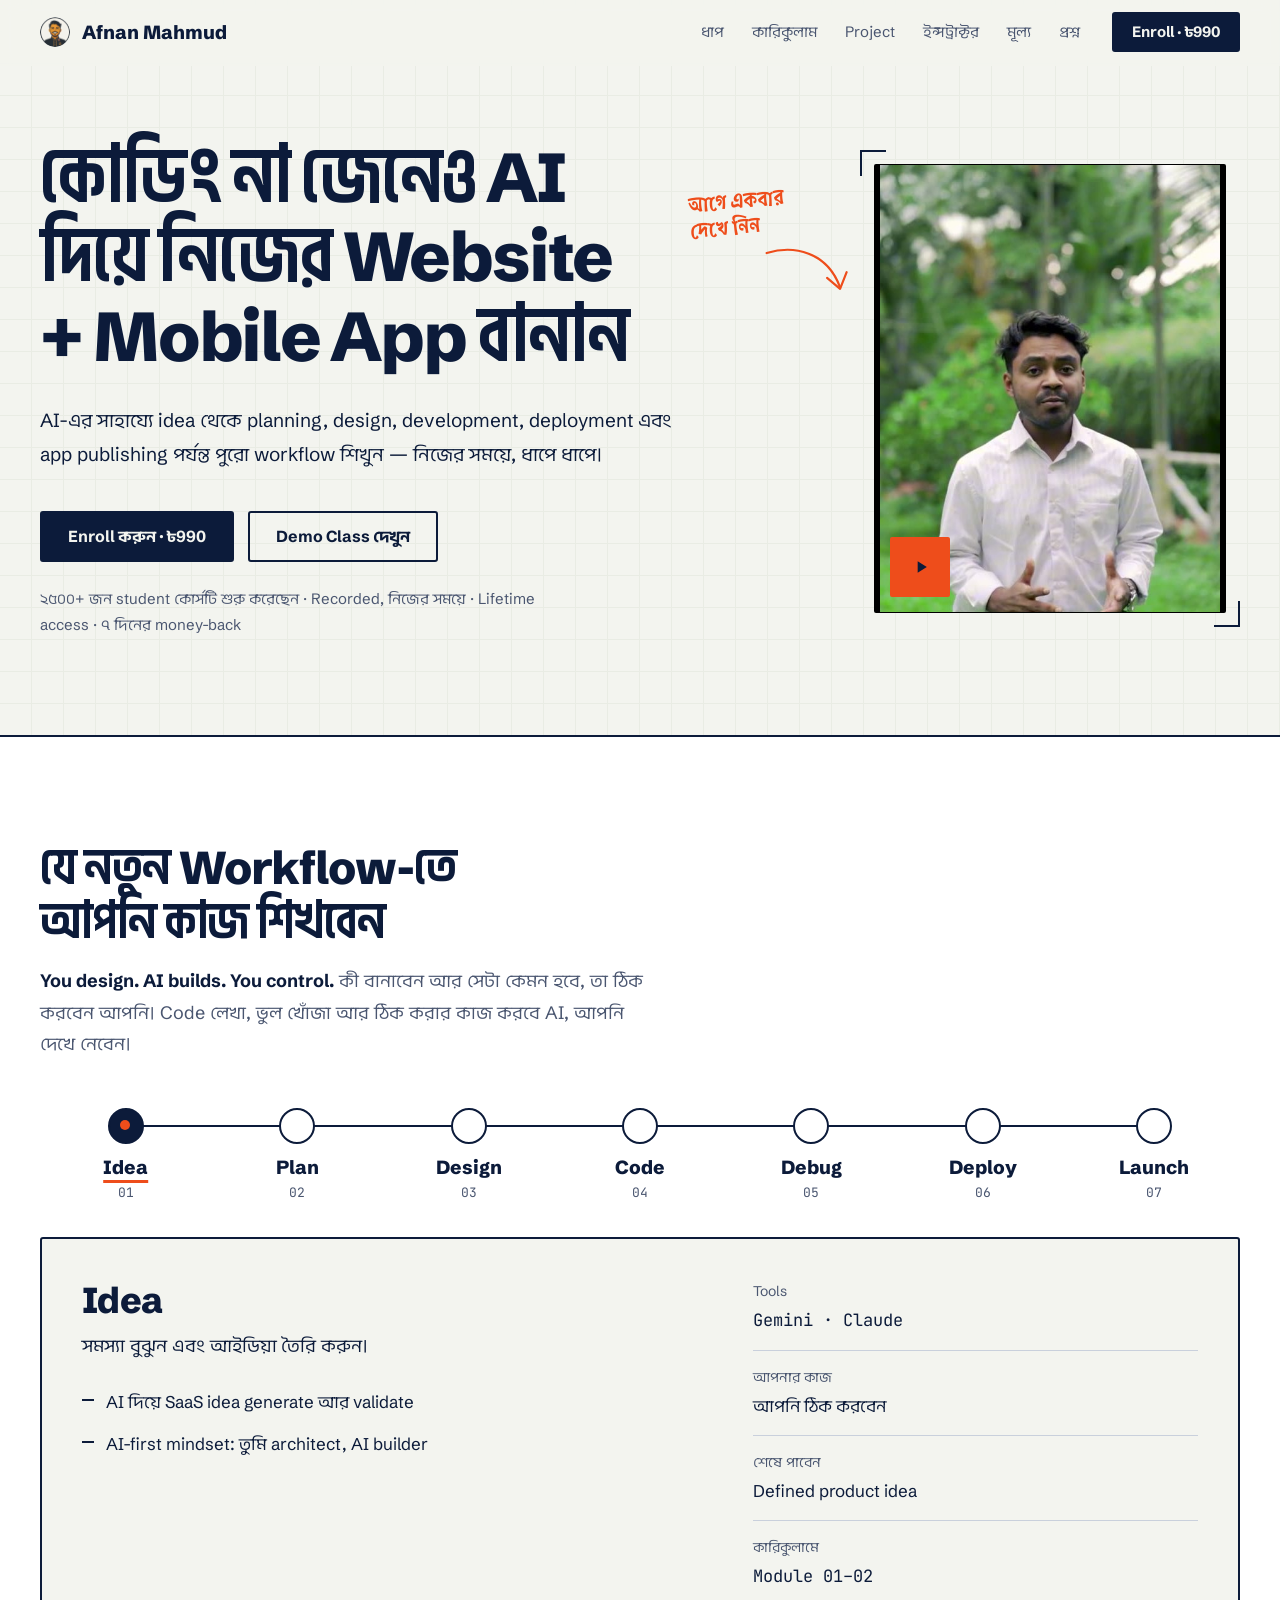
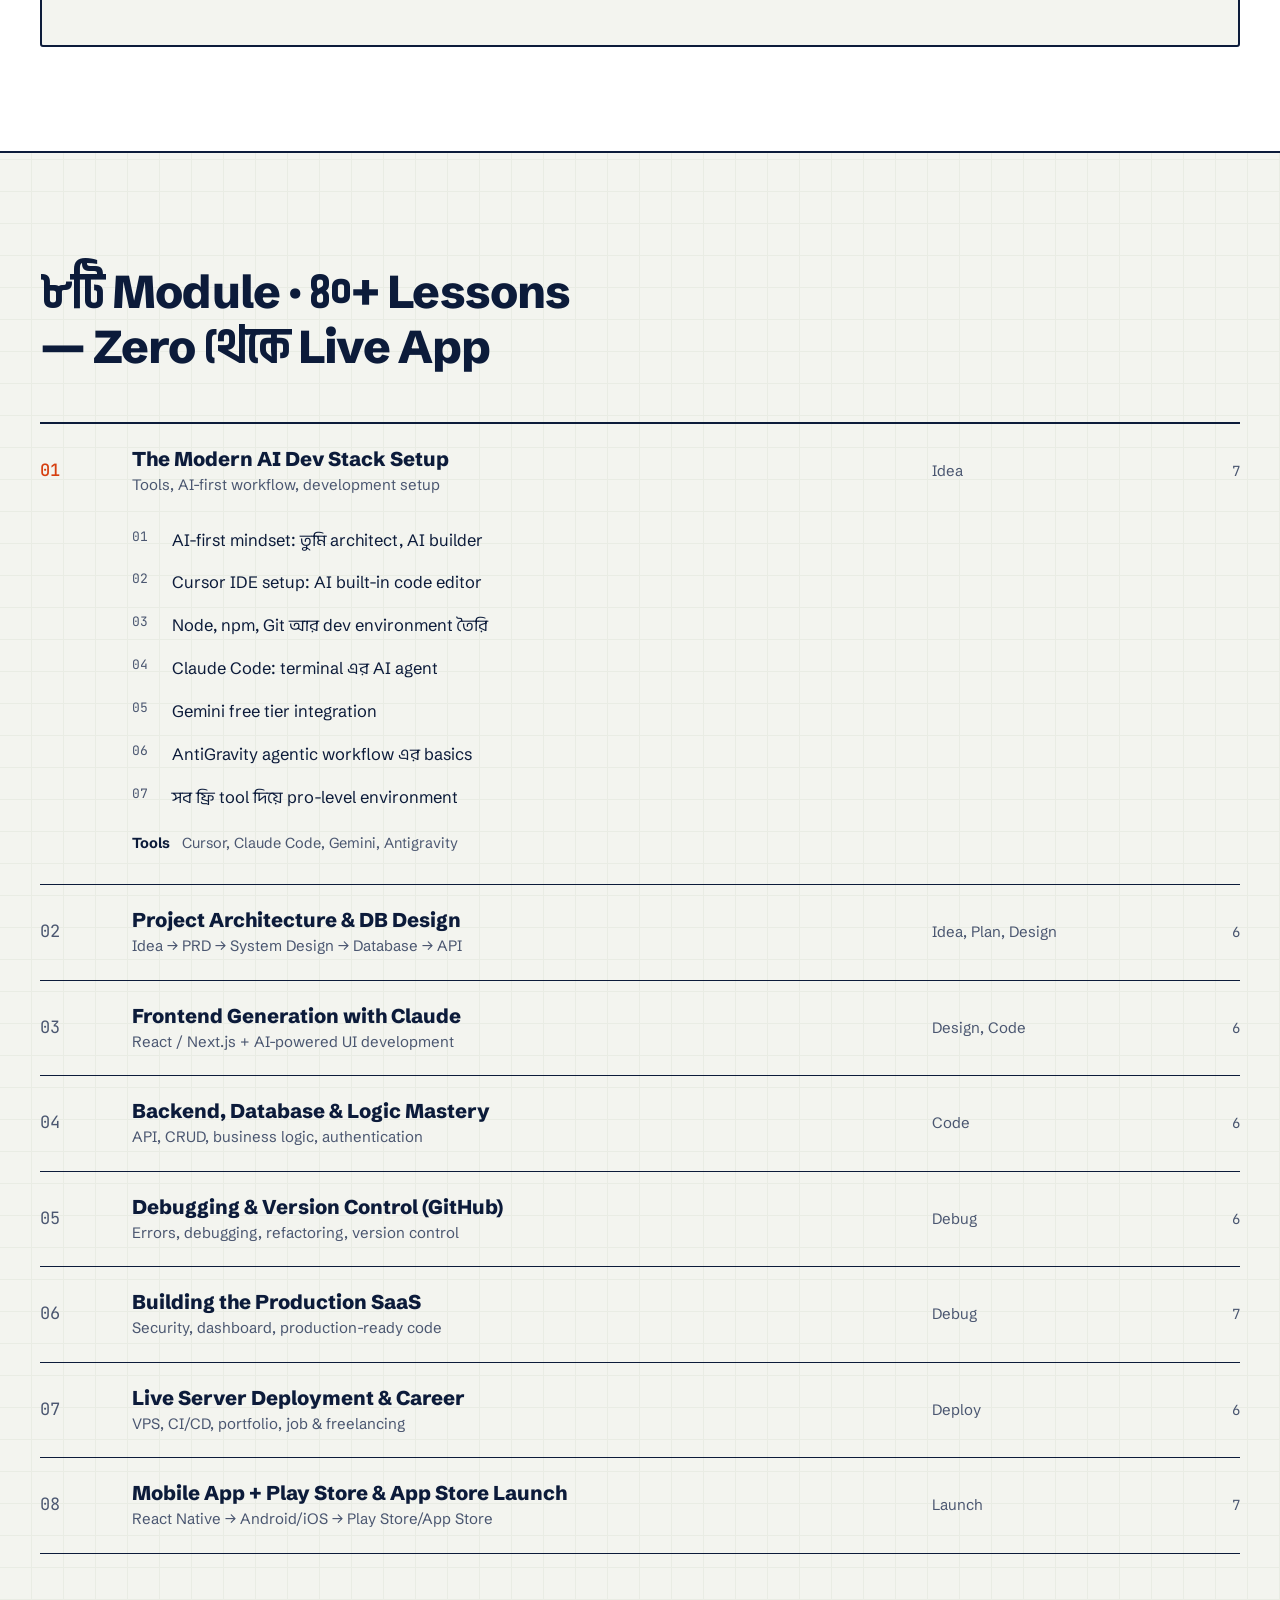
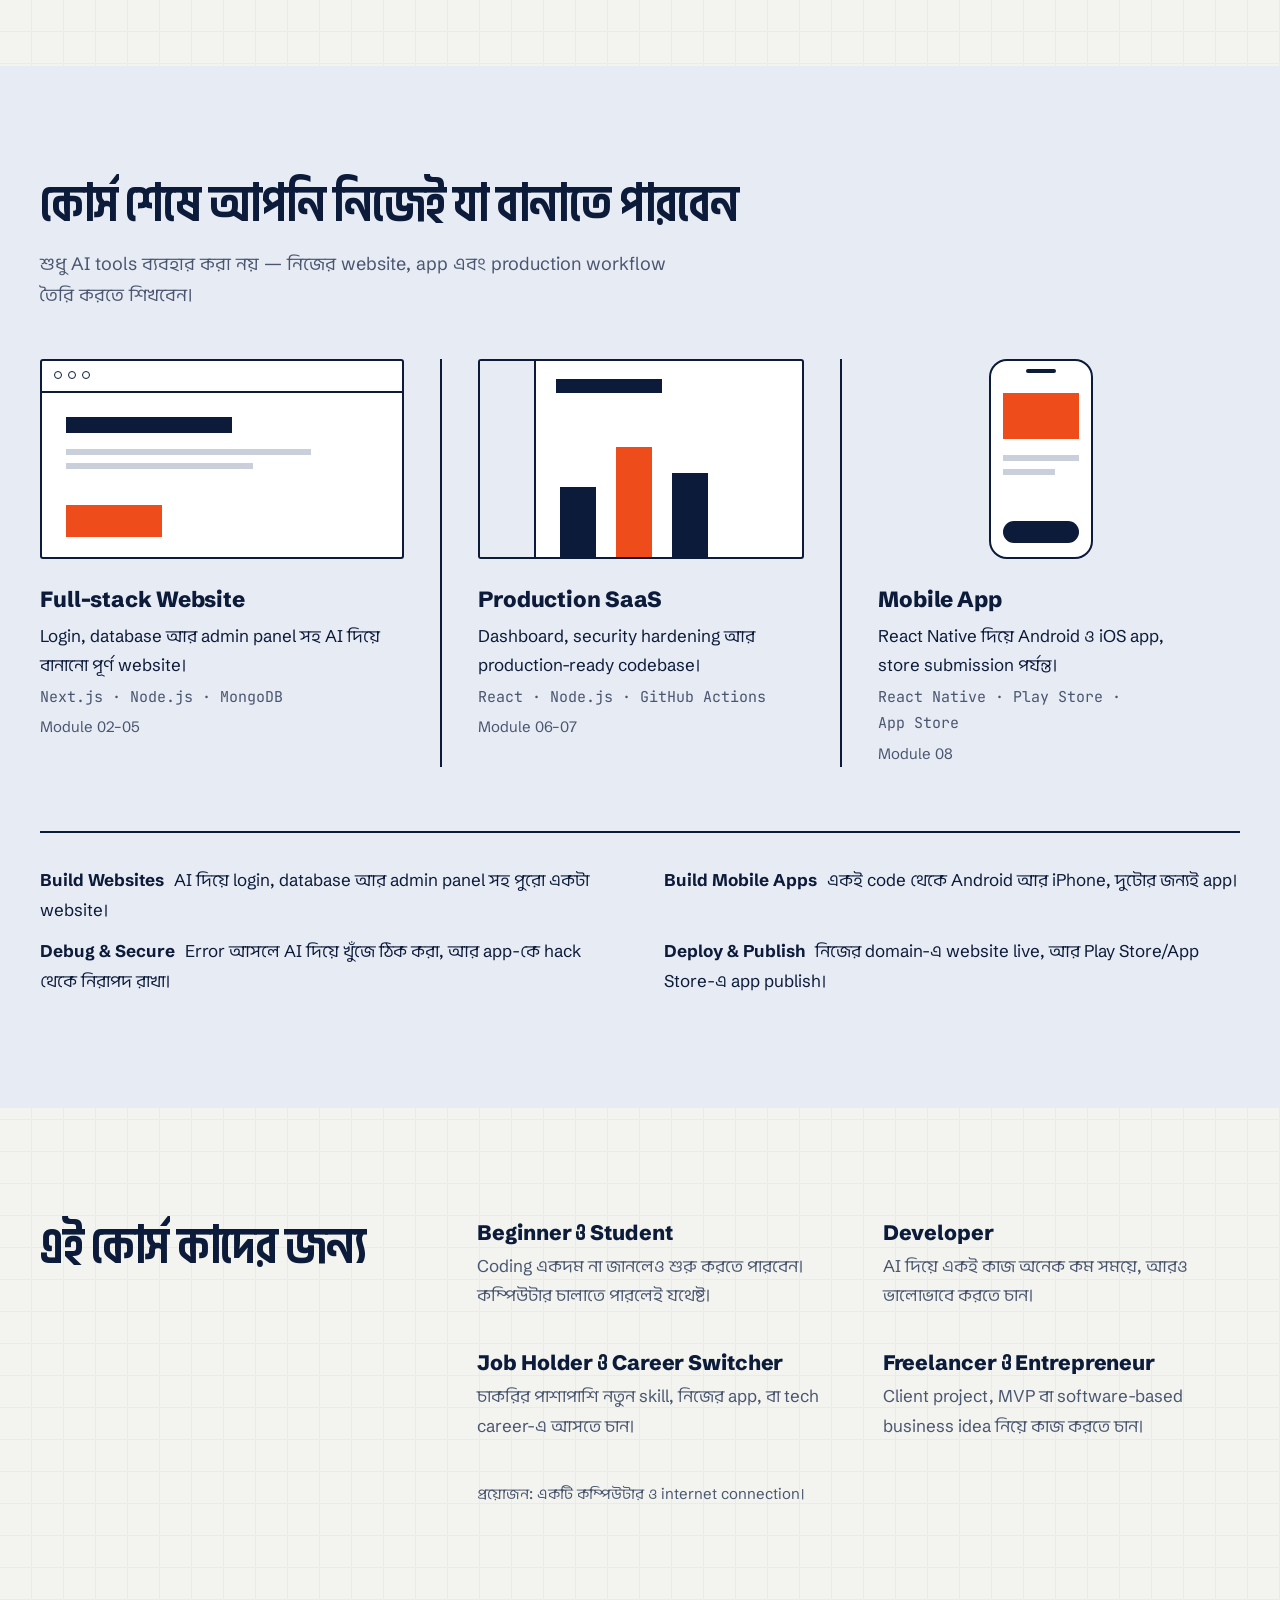
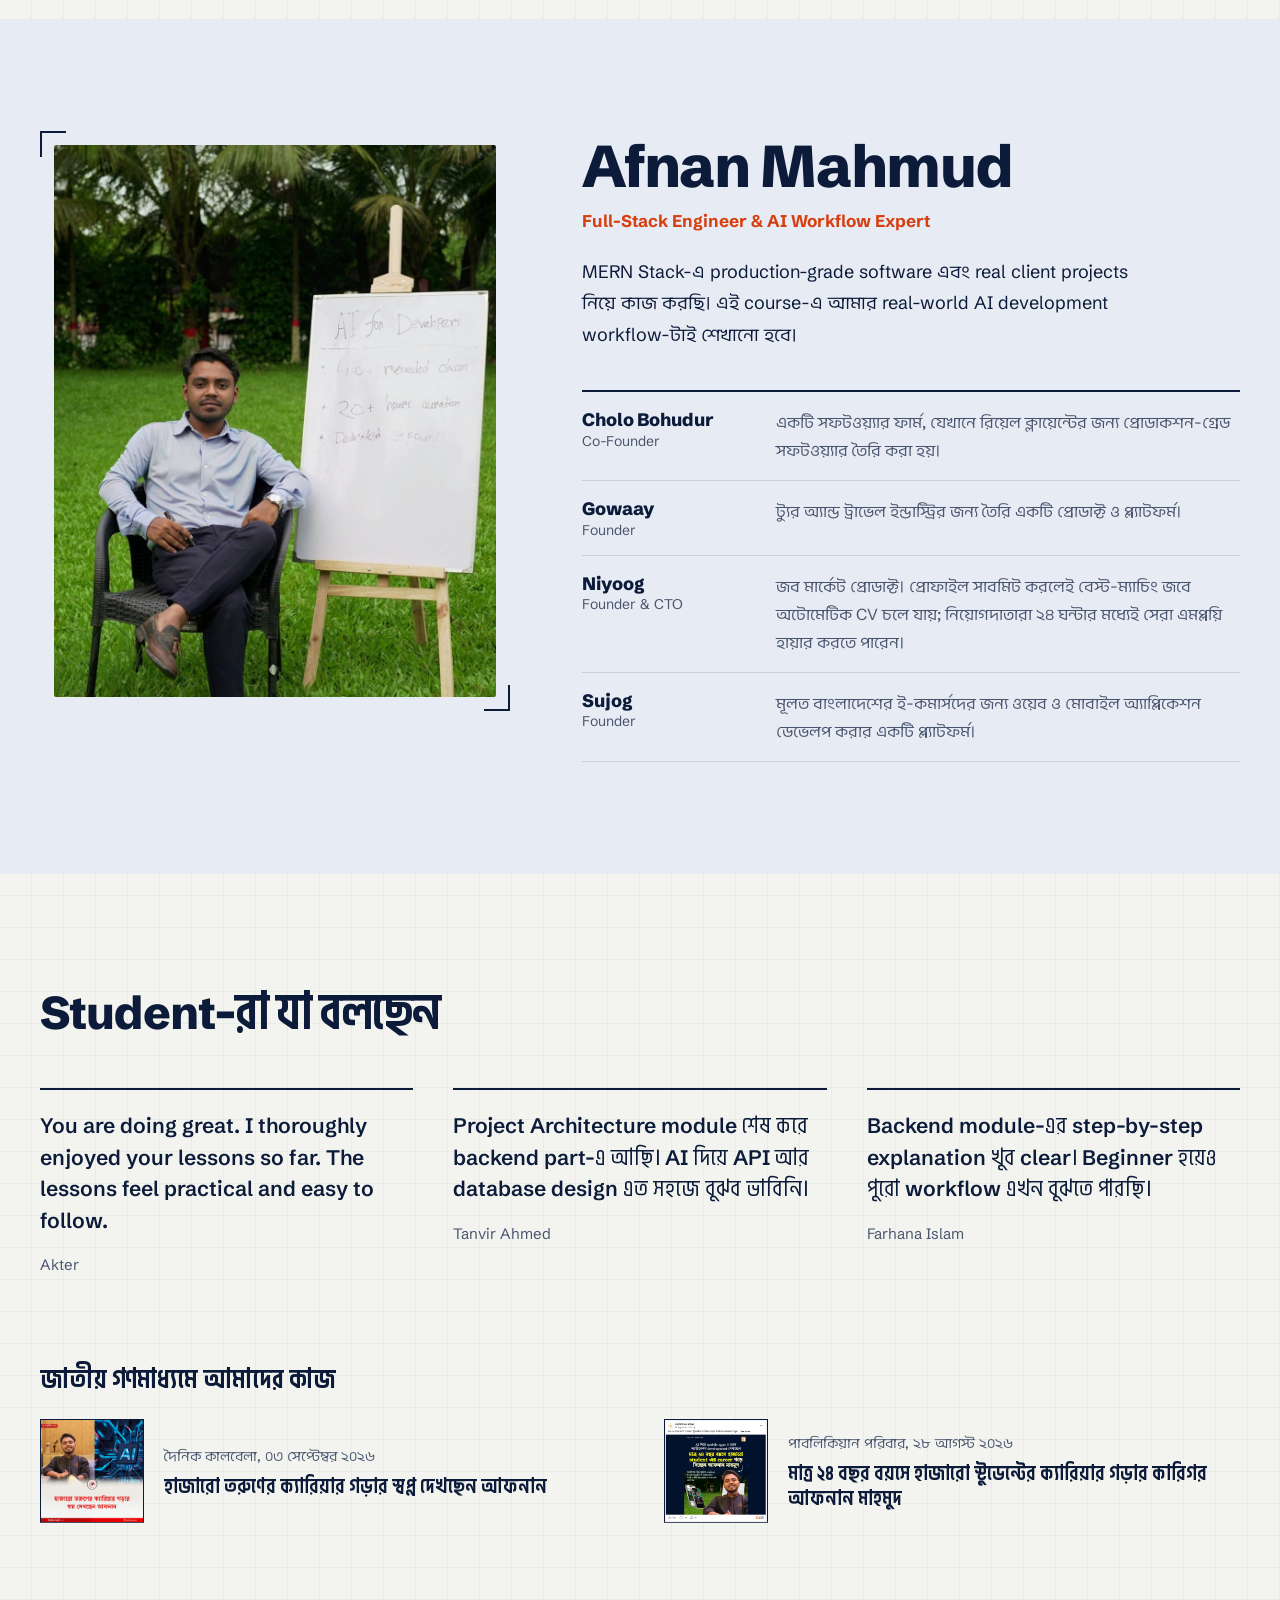
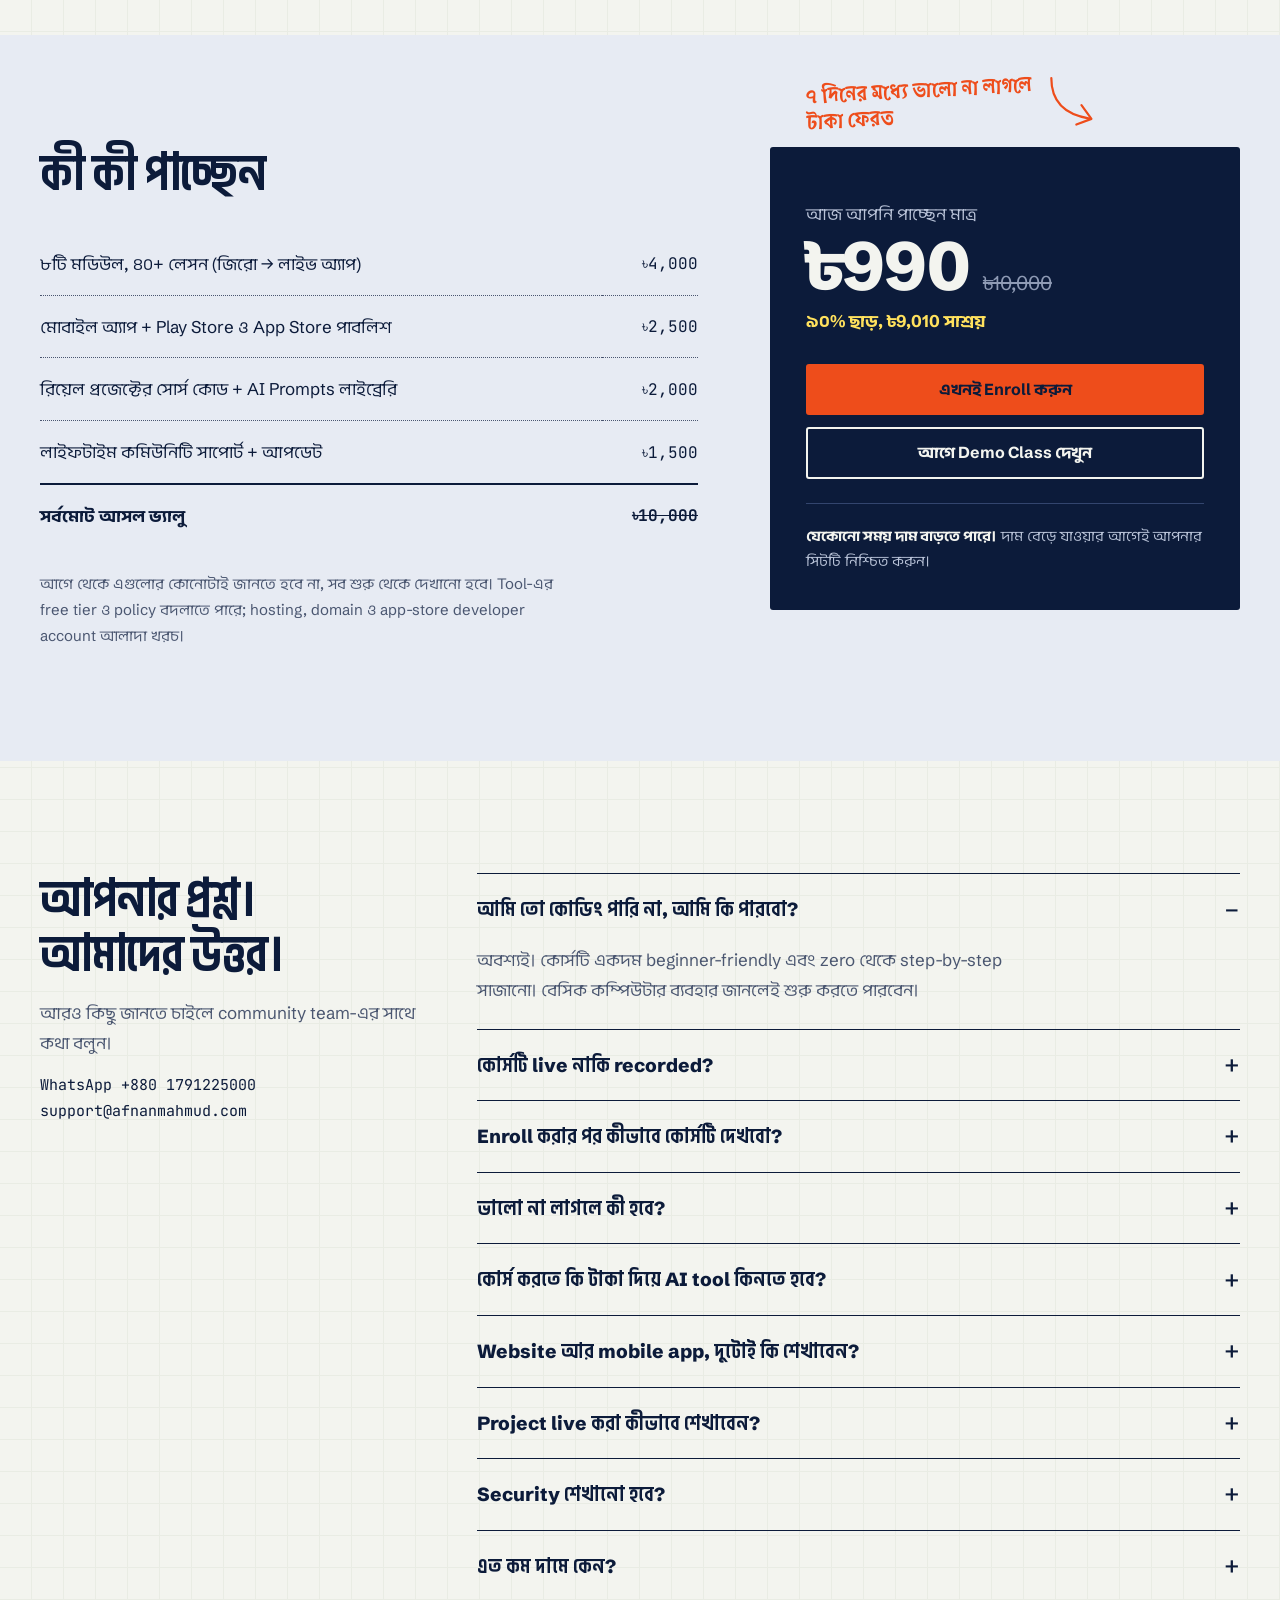
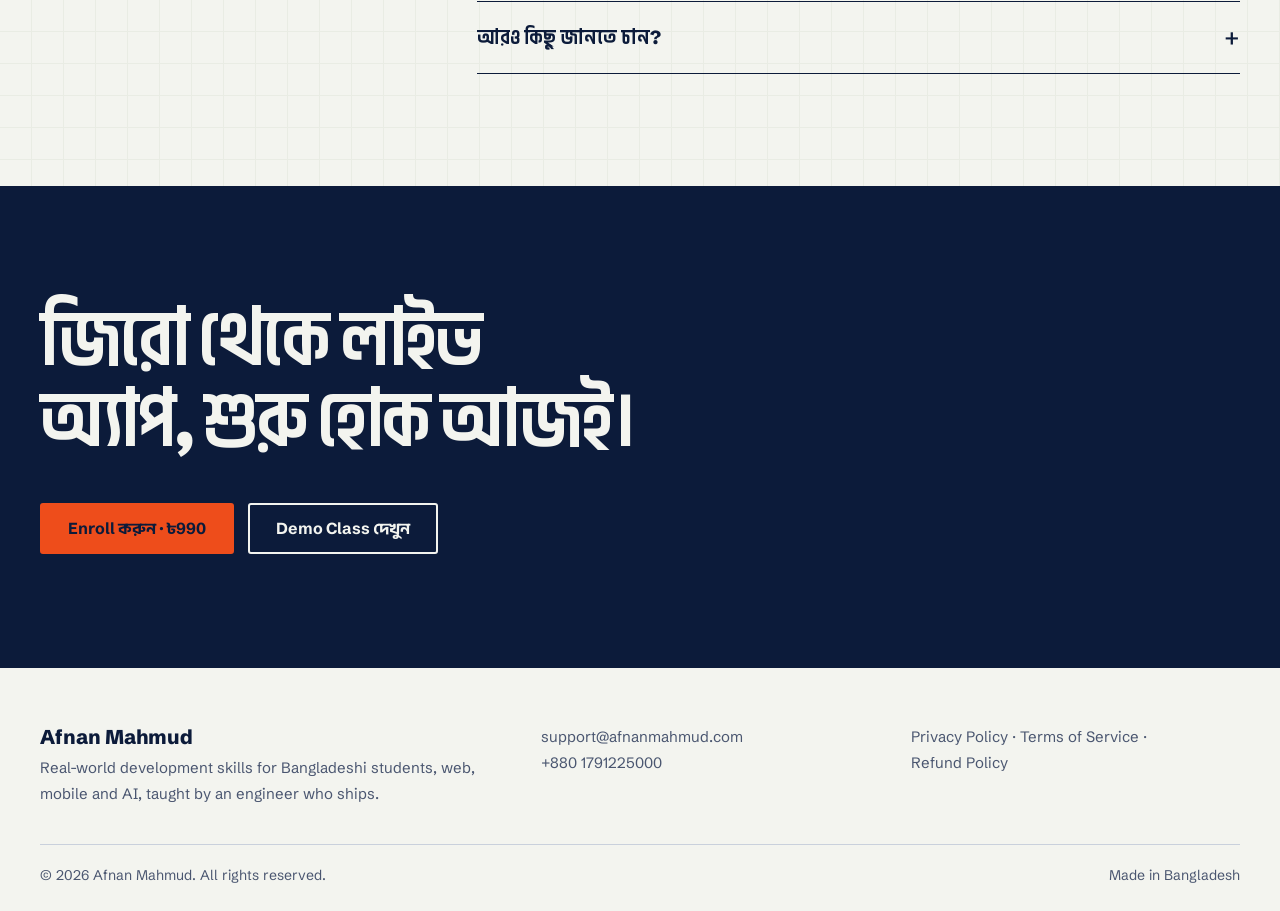
==== v2/blueprint.html @ 00318ba6 "AI for Developers landing pages: Course and Blueprint Co-Authored-By: Claude Sonnet 5.5 <noreply@ant" ====
<!doctype html>
<html lang="bn">
<head>
<meta charset="utf-8">
<meta name="viewport" content="width=device-width, initial-scale=1">
<title>AI for Developers — Afnan Mahmud</title>
<meta name="description" content="বাংলায় রেকর্ডেড কোর্স: AI দিয়ে idea থেকে live website আর mobile app পর্যন্ত।">
<link rel="icon" href="../assets/afnan-mark.png">
<link rel="preconnect" href="https://fonts.googleapis.com"><link rel="preconnect" href="https://fonts.gstatic.com" crossorigin>
<link href="https://fonts.googleapis.com/css2?family=Schibsted+Grotesk:wght@400;500;600;800&family=Anek+Bangla:wght@400;500;700&family=Atma:wght@400;600&family=JetBrains+Mono:wght@400;500&display=swap" rel="stylesheet">
<link rel="stylesheet" href="blueprint.css">
<link rel="stylesheet" href="motion.css">
<script>if(!matchMedia("(prefers-reduced-motion: reduce)").matches)document.documentElement.classList.add("motion")</script>
</head>
<body>
<a class="skip" href="#pipeline">Skip to content</a>

<header class="top" id="top">
  <div class="wrap top-in">
    <a class="brand" href="#top"><img src="../assets/afnan-mark.png" alt="" width="30" height="30"><span>Afnan Mahmud</span></a>
    <nav class="menu" aria-label="Page sections">
      <a href="#pipeline">ধাপ</a><a href="#modules">কারিকুলাম</a><a href="#projects">Project</a><a href="#instructor">ইন্সট্রাক্টর</a><a href="#price">মূল্য</a><a href="#faq">প্রশ্ন</a>
    </nav>
    <a class="btn btn-ink btn-sm" data-enroll>Enroll · ৳990</a>
  </div>
</header>

<main>
  <section class="hero">
    <div class="wrap hero-grid">
      <div class="hero-text">
        <h1 id="h1"></h1>
        <p class="lede" id="lede"></p>
        <div class="hero-act">
          <a class="btn btn-ink" data-enroll>Enroll করুন · ৳990</a>
          <button type="button" class="btn btn-outline js-demo">Demo Class দেখুন</button>
        </div>
        <p class="fine">২৫০০+ জন student কোর্সটি শুরু করেছেন · Recorded, নিজের সময়ে · Lifetime access · ৭ দিনের money-back</p>
      </div>
      <figure class="hero-fig">
        <p class="hand hand-hero">আগে একবার দেখে নিন
          <svg viewBox="0 0 90 60" width="90" height="60" aria-hidden="true"><path d="M4 8c28-6 60 4 70 40" fill="none" stroke="currentColor" stroke-width="2.2" stroke-linecap="round"/><path d="M62 38l12 12 8-16" fill="none" stroke="currentColor" stroke-width="2.2" stroke-linecap="round" stroke-linejoin="round"/></svg>
        </p>
        <div class="marks">
          <button type="button" class="video js-demo" aria-label="Demo Class দেখুন">
            <img src="../assets/demo-poster-portrait.jpg" alt="Afnan Mahmud কোর্সের demo class-এ কথা বলছেন" width="548" height="720">
            <span class="play" aria-hidden="true"><svg viewBox="0 0 24 24" width="20" height="20"><path d="M8 5v14l11-7z" fill="currentColor"/></svg></span>
          </button>
        </div>
      </figure>
    </div>
  </section>

  <section class="pipe-sec" id="pipeline">
    <div class="wrap">
      <div class="sec-head">
        <h2 id="pipe-h"></h2>
        <p class="sec-sub" id="pipe-sub"></p>
      </div>
      <div class="pipe" id="pipe" role="tablist" aria-label="Seven stages"></div>
      <div class="stage" id="stage" role="tabpanel" aria-live="polite"></div>
    </div>
  </section>

  <section class="sec" id="modules">
    <div class="wrap">
      <div class="sec-head"><h2 id="mod-h"></h2></div>
      <div class="mods" id="mods"></div>
    </div>
  </section>

  <section class="sec sec-tint" id="projects">
    <div class="wrap">
      <div class="sec-head"><h2 id="build-h"></h2><p class="sec-sub" id="build-sub"></p></div>
      <div class="outs" id="outs"></div>
    </div>
  </section>

  <section class="sec" id="who">
    <div class="wrap who-grid">
      <h2 id="aud-h"></h2>
      <div class="who" id="who-list"></div>
    </div>
  </section>

  <section class="sec sec-tint" id="instructor">
    <div class="wrap ins-grid">
      <div class="marks ins-photo">
        <img src="../assets/mentor-1200.jpg" alt="Afnan Mahmud" loading="lazy" width="1188" height="1200">
      </div>
      <div>
        <h2 id="ins-name"></h2>
        <p class="role" id="ins-role"></p>
        <p class="ins-bio" id="ins-bio"></p>
        <dl class="vent" id="vent"></dl>
      </div>
    </div>
  </section>

  <section class="sec" id="reviews">
    <div class="wrap">
      <div class="sec-head"><h2 id="rev-h"></h2></div>
      <div class="quotes" id="quotes"></div>
      <div class="press" id="press"></div>
    </div>
  </section>

  <section class="sec sec-tint" id="price">
    <div class="wrap price-grid">
      <div>
        <h2>কী কী পাচ্ছেন</h2>
        <table class="inv" id="inv"></table>
        <p class="stack-note" id="stack-note"></p>
      </div>
      <aside class="buycard">
        <p class="hand hand-price">৭ দিনের মধ্যে ভালো না লাগলে টাকা ফেরত
          <svg viewBox="0 0 60 50" width="60" height="50" aria-hidden="true"><path d="M6 6c4 26 22 34 44 34" fill="none" stroke="currentColor" stroke-width="2.2" stroke-linecap="round"/><path d="M40 28l12 12-14 8" fill="none" stroke="currentColor" stroke-width="2.2" stroke-linecap="round" stroke-linejoin="round"/></svg>
        </p>
        <p class="bc-lead">আজ আপনি পাচ্ছেন মাত্র</p>
        <p class="bc-price"><b>৳990</b><s>৳10,000</s></p>
        <p class="bc-save">৯০% ছাড়, ৳9,010 সাশ্রয়</p>
        <a class="btn btn-orange btn-block" data-enroll>এখনই Enroll করুন</a>
        <button type="button" class="btn btn-outline-light btn-block js-demo">আগে Demo Class দেখুন</button>
        <p class="bc-warn" id="bc-warn"></p>
      </aside>
    </div>
  </section>

  <section class="sec" id="faq">
    <div class="wrap faq-grid">
      <div class="faq-side">
        <h2 id="faq-h"></h2>
        <p>আরও কিছু জানতে চাইলে community team-এর সাথে কথা বলুন।</p>
        <p class="contact" id="contact"></p>
      </div>
      <div class="faq" id="faq-list"></div>
    </div>
  </section>

  <section class="closing">
    <div class="wrap closing-in">
      <h2 id="closing-h"></h2>
      <div class="closing-act">
        <a class="btn btn-orange" data-enroll>Enroll করুন · ৳990</a>
        <button type="button" class="btn btn-outline-light js-demo">Demo Class দেখুন</button>
      </div>
    </div>
  </section>
</main>

<footer class="foot">
  <div class="wrap foot-in">
    <div><p class="foot-brand">Afnan Mahmud</p><p id="foot-about"></p></div>
    <p id="foot-contact"></p>
    <p>Privacy Policy · Terms of Service · Refund Policy</p>
  </div>
  <div class="wrap foot-end"><span id="copy"></span><span>Made in Bangladesh</span></div>
</footer>

<div class="bar" id="bar"><span>৳990</span><a class="btn btn-orange btn-sm" data-enroll>Enroll করুন</a></div>

<script src="../js/content.js"></script>
<script src="blueprint.js"></script>
<script src="reveal.js"></script>
<script src="common.js"></script>
</body>
</html>
---- v2/blueprint.css ----
@font-face{font-family:'Akhand Bengali';font-weight:400 600;font-display:swap;size-adjust:112%;unicode-range:U+0964-0965,U+0980-09F2,U+09F4-09FF,U+200C-200D;src:local('Akhand Bengali'),url(../assets/fonts/AkhandBengali-400.ttf) format('truetype')}
@font-face{font-family:'Akhand Bengali';font-weight:700 900;font-display:swap;size-adjust:112%;unicode-range:U+0964-0965,U+0980-09F2,U+09F4-09FF,U+200C-200D;src:local('Akhand Bengali Extra Bold'),url(../assets/fonts/AkhandBengali-800.ttf) format('truetype')}

:root{
  --paper:#F3F4EF; --grid:#E9ECE4; --white:#fff; --ink:#0C1B3A; --ink-2:#4A5670; --soft:#C9D0DC; --tint:#E7EBF3;
  --orange:#EE4D1B; --orange-d:#D63F10;
  --head:'Schibsted Grotesk','Akhand Bengali','Anek Bangla',system-ui,sans-serif;
  --body:'Schibsted Grotesk','Anek Bangla',system-ui,sans-serif;
  --mono:'JetBrains Mono',ui-monospace,monospace;
  --hand:'Atma','Anek Bangla',cursive;
  --top-h:66px;
}
*,*::before,*::after{box-sizing:border-box}
*{margin:0}
html{scroll-behavior:smooth;scroll-padding-top:calc(var(--top-h) + 16px);-webkit-text-size-adjust:100%}
body{background-color:var(--paper);background-image:linear-gradient(var(--grid) 1px,transparent 1px),linear-gradient(90deg,var(--grid) 1px,transparent 1px);background-size:32px 32px;background-position:-1px -1px;color:var(--ink);font:400 17px/1.75 var(--body);-webkit-font-smoothing:antialiased}
body.no-scroll{overflow:hidden}
img{display:block;max-width:100%}
a{color:inherit}
ul,ol{padding:0;list-style:none}
button{font:inherit;color:inherit;background:none;border:0;cursor:pointer;text-align:left}
:focus-visible{outline:3px solid var(--orange);outline-offset:3px}
.skip{position:absolute;left:-999px;top:8px;background:var(--ink);color:var(--paper);padding:10px 14px;z-index:99}
.skip:focus{left:8px}
.wrap{width:min(1200px,100% - 48px);margin-inline:auto}
.mono{font-family:var(--mono);font-size:.88em;letter-spacing:0}
.small{font-size:15px;color:var(--ink-2)}

h1,h2,h3{font-family:var(--head);font-weight:800;line-height:1.18;text-wrap:balance}
h2{font-size:clamp(30px,3.6vw,46px);letter-spacing:-.02em}
h3{font-size:22px;letter-spacing:-.005em}
p{text-wrap:pretty}
.sec{padding:112px 0}
.sec-tint{background:var(--tint)}
.sec-head{max-width:760px;margin-bottom:48px}
.sec-sub{margin-top:16px;font-size:18px;color:var(--ink-2);max-width:60ch}
.sec-sub b{color:var(--ink)}

.btn{display:inline-flex;align-items:center;justify-content:center;padding:14px 26px;border:2px solid var(--ink);border-radius:3px;font:700 16px/1.2 var(--body);text-decoration:none;white-space:nowrap;transition:background-color .15s,color .15s,border-color .15s}
.btn-ink{background:var(--ink);color:var(--paper)}
.btn-ink:hover{background:var(--orange);border-color:var(--orange);color:var(--ink)}
.btn-outline{background:transparent;color:var(--ink)}
.btn-outline:hover{background:var(--ink);color:var(--paper)}
.btn-orange{background:var(--orange);border-color:var(--orange);color:var(--ink)}
.btn-orange:hover{background:var(--paper);border-color:var(--paper)}
.btn-outline-light{border-color:var(--paper);color:var(--paper)}
.btn-outline-light:hover{background:var(--paper);color:var(--ink)}
.btn-sm{padding:9px 18px;font-size:15px}
.btn-block{width:100%}

.top{position:sticky;top:0;z-index:50;height:var(--top-h);background:rgba(243,244,239,.94);backdrop-filter:blur(8px);border-bottom:2px solid transparent;transition:border-color .2s}
.top.scrolled{border-color:var(--ink)}
.top-in{height:100%;display:flex;align-items:center;gap:32px}
.brand{white-space:nowrap;display:flex;align-items:center;gap:12px;text-decoration:none;font:800 19px var(--head);margin-right:auto}
.brand img{border-radius:50%}
.menu{display:flex;gap:28px}
.menu a{font-size:15px;text-decoration:none;color:var(--ink-2)}
.menu a:hover{color:var(--ink);text-decoration:underline;text-underline-offset:6px}

.hero{padding:72px 0 96px}
.hero-grid{display:grid;grid-template-columns:minmax(0,7fr) minmax(0,5fr);gap:72px;align-items:center}
.hero h1{font-size:clamp(40px,5.4vw,72px);line-height:1.15;letter-spacing:-.03em}
.lede{margin-top:28px;font-size:19px;max-width:54ch}
.hero-act{display:flex;flex-wrap:wrap;gap:14px;margin-top:40px}
.fine{margin-top:24px;font-size:15px;color:var(--ink-2);max-width:60ch}
.hero-fig{position:relative;max-width:380px;justify-self:end;width:100%}
.marks{position:relative;padding:14px}
.marks::before,.marks::after{content:'';position:absolute;width:26px;height:26px;border:2px solid var(--ink);pointer-events:none}
.marks::before{left:0;top:0;border-right:0;border-bottom:0}
.marks::after{right:0;bottom:0;border-left:0;border-top:0}
.video{position:relative;display:block;width:100%;background:#000;border-radius:2px;overflow:hidden}
.video img{width:100%;height:auto;aspect-ratio:548/720;object-fit:cover}
.play{position:absolute;left:16px;bottom:16px;width:60px;height:60px;background:var(--orange);color:var(--ink);display:grid;place-items:center;border-radius:2px;transition:transform .15s}
.play svg{margin-left:2px}
.video:hover .play{transform:scale(1.07)}
.hand{font:600 21px/1.25 var(--hand);color:var(--orange);position:absolute}
.hand svg{display:block}
.hand-hero{left:-168px;top:36px;width:150px;transform:rotate(-5deg)}
.hand-hero svg{margin:6px 0 0 70px}

.pipe-sec{padding:104px 0;background:var(--white);border-block:2px solid var(--ink)}
.pipe{--cell:calc(100% / 7);--pad:0px;position:relative;display:grid;grid-template-columns:repeat(7,1fr);margin-top:8px}
.pipe::before{content:'';position:absolute;left:calc(var(--pad) + var(--cell) / 2);width:calc(var(--cell) * 6);top:17px;height:2px;background:var(--ink);transform-origin:left center}
@keyframes draw{from{transform:scaleX(0)}to{transform:scaleX(1)}}
.pipe button{position:relative;z-index:1;display:flex;flex-direction:column;align-items:center;gap:0;padding:0 4px 20px;text-align:center}
.dot{width:36px;height:36px;border:2px solid var(--ink);border-radius:50%;background:var(--white);transition:background-color .15s}
.pipe button:hover .dot{background:#FFE15D}
.pipe button[aria-selected=true] .dot{background:var(--ink)}
.pipe button[aria-selected=true] .dot::after{content:'';display:block;width:10px;height:10px;margin:10px;border-radius:50%;background:var(--orange)}
.nm{margin:12px 0 6px;font:800 19px/1.2 var(--head)}
.no{font:400 13px var(--mono);color:var(--ink-2)}
.pipe button[aria-selected=true] .nm{text-decoration:underline;text-decoration-thickness:3px;text-decoration-color:var(--orange);text-underline-offset:6px}
.stage{display:grid;grid-template-columns:minmax(0,7fr) minmax(0,5fr);gap:48px;margin-top:16px;padding:40px;border:2px solid var(--ink);border-radius:3px;background:var(--paper)}
.stage.swap{animation:swap .22s ease-out}
@keyframes swap{from{opacity:.2;transform:translateY(6px)}to{opacity:1;transform:none}}
.st-main h3{font-size:36px;letter-spacing:-.02em}
.st-d{margin-top:8px;font-size:18px}
.st-main ul{margin-top:20px}
.st-main li{position:relative;padding:6px 0 6px 24px}
.st-main li::before{content:'';position:absolute;left:0;top:1.05em;width:12px;height:2px;background:var(--ink)}
.st-side>div{padding:14px 0;border-top:1px solid var(--soft)}
.st-side>div:first-child{border-top:0;padding-top:0}
.st-side dt{font-size:14px;color:var(--ink-2);margin-bottom:2px}
.st-side dd{font-size:17px}

.mods{border-top:2px solid var(--ink)}
.mods details{border-bottom:1px solid var(--ink)}
.mods summary{display:grid;grid-template-columns:72px minmax(0,1fr) 240px 48px;gap:20px;align-items:center;padding:22px 0;cursor:pointer;list-style:none}
.mods summary::-webkit-details-marker{display:none}
.mods summary:hover .mt{text-decoration:underline;text-decoration-color:var(--orange);text-decoration-thickness:2px;text-underline-offset:5px}
.mn{font-size:17px;color:var(--ink-2)}
details[open] .mn{color:var(--orange-d);font-weight:500}
.mt{font:800 20px/1.3 var(--head)}
.mt small{display:block;font:400 15px/1.5 var(--body);color:var(--ink-2);margin-top:2px}
.ms{font-size:15px;color:var(--ink-2)}
.mc{font:400 14px var(--mono);text-align:right;color:var(--ink-2)}
.mb{padding:0 0 28px 92px;display:grid;grid-template-columns:minmax(0,1fr);gap:12px;max-width:820px}
.mb ol{counter-reset:t}
.mb li{counter-increment:t;position:relative;padding:7px 0 7px 40px;font-size:16.5px}
.mb li::before{content:counter(t,decimal-leading-zero);position:absolute;left:0;top:9px;font:400 13px var(--mono);color:var(--ink-2)}
.mm{font-size:14.5px;color:var(--ink-2)}
.mm b{color:var(--ink);margin-right:8px}

.outs{display:grid;grid-template-columns:repeat(3,minmax(0,1fr))}
.out{padding:0 36px}
.out:first-child{padding-left:0}
.out+.out{border-left:2px solid var(--ink)}
.out h3{margin-top:28px}
.out p{margin-top:8px}
.out .mono{margin-top:18px}
.out .small{margin-top:4px}
.outs-more{grid-column:1/-1;margin-top:64px;padding-top:32px;border-top:2px solid var(--ink);display:grid;grid-template-columns:1fr 1fr;gap:12px 48px}
.outs-more li b{font-family:var(--head);margin-right:6px}
.wf{position:relative;height:200px;border:2px solid var(--ink);background:var(--white);border-radius:3px;overflow:hidden}
.wf i{position:absolute;top:10px;width:8px;height:8px;border-radius:50%;border:1.5px solid var(--ink)}
.wf i:nth-child(1){left:12px}.wf i:nth-child(2){left:26px}.wf i:nth-child(3){left:40px}
.wf-web::before{content:'';position:absolute;left:0;right:0;top:30px;border-top:2px solid var(--ink)}
.wf-web b{position:absolute;left:24px;top:56px;width:46%;height:16px;background:var(--ink)}
.wf-web u{position:absolute;left:24px;height:6px;background:var(--soft)}
.wf-web u:nth-of-type(1){top:88px;width:68%}.wf-web u:nth-of-type(2){top:102px;width:52%}
.wf-web s{position:absolute;left:24px;bottom:20px;width:96px;height:32px;background:var(--orange)}
.wf-dash{display:grid;grid-template-columns:56px 1fr}
.wf-dash aside{border-right:2px solid var(--ink);background:var(--tint)}
.wf-dash div{position:relative}
.wf-dash b{position:absolute;left:20px;top:18px;width:40%;height:14px;background:var(--ink)}
.wf-dash em{position:absolute;bottom:0;width:36px;background:var(--ink)}
.wf-dash em:nth-of-type(1){left:24px;height:70px}.wf-dash em:nth-of-type(2){left:80px;height:110px;background:var(--orange)}.wf-dash em:nth-of-type(3){left:136px;height:84px}
.wf-phone{width:104px;height:200px;margin-inline:auto;border-radius:18px}
.wf-phone::before{content:'';position:absolute;left:50%;top:8px;width:30px;height:4px;margin-left:-15px;background:var(--ink);border-radius:2px}
.wf-phone b{position:absolute;left:12px;right:12px;top:32px;height:46px;background:var(--orange)}
.wf-phone u{position:absolute;left:12px;right:12px;height:6px;background:var(--soft)}
.wf-phone u:nth-of-type(1){top:94px}.wf-phone u:nth-of-type(2){top:108px;right:36px}
.wf-phone s{position:absolute;left:12px;right:12px;bottom:14px;height:22px;background:var(--ink);border-radius:11px}

.who-grid{display:grid;grid-template-columns:minmax(0,4fr) minmax(0,8fr);gap:56px}
.who{display:grid;grid-template-columns:1fr 1fr;gap:40px 48px}
.who h3{font-size:21px;margin-bottom:6px}
.who p{color:var(--ink-2)}
.who .wide{grid-column:1/-1}

.ins-grid{display:grid;grid-template-columns:minmax(0,5fr) minmax(0,7fr);gap:72px;align-items:start}
.ins-photo img{width:100%;height:auto;aspect-ratio:4/5;object-fit:cover;border-radius:2px}
.ins-grid h2{font-size:clamp(38px,4.6vw,60px)}
.role{margin-top:6px;font-weight:700;color:var(--orange-d)}
.ins-bio{margin-top:20px;font-size:18px;max-width:52ch}
.vent{margin-top:40px;border-top:2px solid var(--ink)}
.vent>div{display:grid;grid-template-columns:170px 1fr;gap:24px;padding:16px 0;border-bottom:1px solid var(--soft)}
.vent dt{font:800 18px/1.3 var(--head)}
.vent small{display:block;font:400 14px var(--body);color:var(--ink-2)}
.vent dd{color:var(--ink-2);font-size:16px}

.quotes{display:grid;grid-template-columns:repeat(3,minmax(0,1fr));gap:40px}
.quotes figure{border-top:2px solid var(--ink);padding-top:20px}
.quotes blockquote{font:600 21px/1.5 var(--head)}
.quotes figcaption{margin-top:16px;font-size:15px;color:var(--ink-2)}
.press{margin-top:88px;display:grid;grid-template-columns:1fr 1fr;gap:24px 48px}
.press h3{grid-column:1/-1;font-size:24px}
.clip{display:grid;grid-template-columns:104px minmax(0,1fr);gap:20px;align-items:center}
.clip img{width:104px;height:104px;object-fit:cover;border:1.5px solid var(--ink)}
.clip p{font:700 18px/1.4 var(--head)}
.clip span{display:block;font:400 14px var(--body);color:var(--ink-2);margin-bottom:4px}

.price-grid{display:grid;grid-template-columns:minmax(0,7fr) minmax(0,5fr);gap:72px;align-items:start}
.price-grid h2{margin-bottom:32px}
.inv{width:100%;table-layout:fixed;border-collapse:collapse;font-size:17px}
.inv td:last-child{width:96px}
.inv td{padding:16px 0;border-bottom:1.5px dotted var(--ink-2)}
.inv td:last-child{text-align:right;white-space:nowrap;font:400 16px var(--mono)}
.inv .total td{border-bottom:0;border-top:2px solid var(--ink);font-weight:700}
.stack-note{margin-top:24px;font-size:15px;color:var(--ink-2);max-width:60ch}
.buycard{position:relative;background:var(--ink);color:var(--paper);padding:44px 36px 36px;border-radius:3px}
.hand-price{left:36px;top:-70px;width:250px;transform:rotate(-3deg)}
.hand-price svg{position:absolute;left:236px;top:6px;transform:rotate(12deg)}
.bc-lead{margin-top:8px;color:#B9C3D8}
.bc-price{display:flex;align-items:baseline;gap:14px;margin-top:4px}
.bc-price b{font:800 68px/1 var(--head);letter-spacing:-.03em}
.bc-price s{color:#8F9BB5;font-size:20px}
.bc-save{margin:6px 0 28px;font-weight:700;color:#FFE15D}
.buycard .btn-block+.btn-block{margin-top:12px}
.bc-warn{margin-top:24px;padding-top:20px;border-top:1px solid #33456E;font-size:14.5px;color:#B9C3D8}
.bc-warn b{color:var(--paper)}

.faq-grid{display:grid;grid-template-columns:minmax(0,4fr) minmax(0,8fr);gap:56px}
.faq-side{position:sticky;top:calc(var(--top-h) + 24px);align-self:start}
.faq-side p{margin-top:16px;color:var(--ink-2)}
.contact{font:400 15px/1.7 var(--mono);color:var(--ink)!important}
.faq details{border-top:1px solid var(--ink)}
.faq details:last-child{border-bottom:1px solid var(--ink)}
.faq summary{display:grid;grid-template-columns:minmax(0,1fr) 20px;gap:16px;align-items:center;padding:22px 0;cursor:pointer;list-style:none;font:800 19px/1.4 var(--head)}
.faq summary::-webkit-details-marker{display:none}
.faq summary::after{content:'+';font:400 26px/1 var(--mono);justify-self:end}
.faq details[open] summary::after{content:'–'}
.faq p{padding:0 40px 24px 0;color:var(--ink-2);max-width:62ch}

.closing{background:var(--ink);color:var(--paper);border-top:2px solid var(--ink)}
.closing-in{padding:112px 0}
.closing h2{font-size:clamp(36px,5.4vw,72px);letter-spacing:-.03em;max-width:13em}
.closing-act{display:flex;flex-wrap:wrap;gap:14px;margin-top:40px}
.foot{background:var(--paper);border-top:2px solid var(--ink);padding:56px 0 24px;font-size:15px;color:var(--ink-2)}
.foot-in{display:grid;grid-template-columns:1.4fr 1fr 1fr;gap:40px;padding-bottom:36px}
.foot-brand{font:800 20px var(--head);color:var(--ink);margin-bottom:6px}
.foot-end{display:flex;justify-content:space-between;flex-wrap:wrap;gap:12px;padding-top:18px;border-top:1px solid var(--soft);font-size:14px}

.dlg{position:fixed;inset:0;z-index:200;background:rgba(7,14,30,.84);display:grid;place-items:center;padding:20px}
.dlg[hidden]{display:none}
.dlg-in{position:relative;width:min(900px,100%);background:#000;overflow:hidden}
.dlg video{display:block;width:100%;max-height:82vh}
.dlg-x{position:absolute;right:12px;top:12px;z-index:2;padding:8px 14px;background:var(--paper);color:var(--ink);font:700 14px var(--body)}
.dlg-err{color:#fff;padding:24px;text-align:center}
.bar{position:fixed;left:0;right:0;bottom:0;z-index:60;display:none;align-items:center;justify-content:space-between;padding:12px 20px;background:var(--paper);border-top:2px solid var(--ink)}
.bar span{font:800 24px var(--head)}

@media (max-width:1180px){
  .hand-hero{left:auto;right:calc(100% - 150px);top:-70px}
}
@media (max-width:1000px){
  .menu{display:none}
  .hero{padding:48px 0 72px}
  .hero-grid,.stage,.who-grid,.ins-grid,.price-grid,.faq-grid{grid-template-columns:1fr;gap:40px}
  .hero-fig{justify-self:start;max-width:340px;margin-top:20px}
  .hand-hero{left:150px;right:auto;top:-62px}
  .sec{padding:80px 0}
  .pipe-sec{padding:72px 0}
  .pipe{--cell:104px;--pad:24px;display:flex;overflow-x:auto;padding-bottom:6px;margin-inline:-24px;padding-inline:24px;scrollbar-width:none}
  .pipe button{flex:0 0 104px}
  .stage{padding:28px 24px}
  .mods summary{grid-template-columns:48px minmax(0,1fr) 40px}
  .ms{display:none}
  .mb{padding-left:0}
  .outs{grid-template-columns:1fr;gap:48px}
  .out,.out:first-child{padding:0}
  .out+.out{border-left:0;border-top:2px solid var(--ink);padding-top:40px}
  .outs-more,.who,.press{grid-template-columns:1fr}
  .quotes{grid-template-columns:1fr}
  .vent>div{grid-template-columns:1fr;gap:4px}
  .faq-side{position:static}
  .foot-in{grid-template-columns:1fr}
  .hand-price{position:static;transform:none;width:auto;margin-bottom:18px}
  .hand-price svg{display:none}
  .bar.show{display:flex}
  }
@media (max-width:560px){
  body{font-size:16.5px}
  .clip{grid-template-columns:80px 1fr}.clip img{width:80px;height:80px}
  .bc-price b{font-size:56px}
}
@media (prefers-reduced-motion:reduce){*{transition:none!important;animation:none!important;scroll-behavior:auto!important}}

.pipe button[aria-selected=true] 
.motion .pipe::before{transform:scaleX(0)}
.motion .pipe.in::before{transform:scaleX(1);transition:transform 1.1s cubic-bezier(.65,0,.35,1) .1s}
.motion .pipe button{opacity:0;transform:translate3d(0,8px,0)}
.motion .pipe.in button{opacity:1;transform:none;transition:opacity .5s var(--ease-out) calc(var(--k) * 130ms + .15s),transform .5s var(--ease-out) calc(var(--k) * 130ms + .15s)}

.track{position:absolute;left:calc(var(--pad) + var(--cell) / 2);width:calc(var(--cell) * 6);top:17px;height:2px;display:flex;pointer-events:none;z-index:0}
.track i{flex:1;height:4px;margin-top:-1px;background:var(--orange);transform:scaleX(var(--f,0));transform-origin:left center}
.track.retract i{transition:transform .6s cubic-bezier(.65,0,.35,1)}
.pipe button.done .dot{background:var(--ink)}
---- v2/motion.css ----
:root{--ease:cubic-bezier(.22,1,.36,1)}

.top{transition:transform .5s var(--ease),border-color .2s}
.top.hide{transform:translateY(-100%)}
@keyframes drop{from{opacity:0;transform:translate3d(0,-16px,0)}}
.motion .top{animation:drop .9s var(--ease) backwards}

.motion .sp .w{display:inline-block;overflow:hidden;vertical-align:top;padding:.28em .04em;margin:-.28em -.04em}
.motion .sp .wi{display:inline-block;transform:translate3d(0,118%,0);transition:transform 1.05s var(--ease) calc(var(--b,0s) + var(--i) * 55ms)}
.motion .sp.in .wi{transform:none}

.motion [data-rv]{opacity:0;transform:translate3d(0,var(--y,28px),0);filter:blur(var(--bl,0px));transition:opacity 1s var(--ease) var(--d,0s),transform 1s var(--ease) var(--d,0s),filter 1s var(--ease) var(--d,0s)}
.motion [data-rv="block"]{--bl:6px}
.motion [data-rv="row"]{--y:20px;transition-duration:.85s}
.motion [data-rv].in{opacity:1;transform:none;filter:none}

.motion img[data-media]{clip-path:inset(0 0 100% 0);transform:scale(1.14);transition:clip-path 1.3s var(--ease) var(--d,0s),transform 1.7s var(--ease) var(--d,0s)}
.motion img[data-media].in{clip-path:inset(0 0 0 0);transform:none}

@keyframes rise{from{opacity:0;transform:translate3d(0,22px,0)}}
@keyframes uncover{from{clip-path:inset(0 0 100% 0)}}
@keyframes settle{from{transform:scale(1.16)}}
.motion .hero-text>*{animation:rise .95s var(--ease) backwards;animation-delay:var(--delay,0s)}
.motion .hero-text>h1{animation:none}
.motion .hero-text .hero-kick{--delay:0s}
.motion .hero-text .lede{--delay:.6s}
.motion .hero-text .buy,.motion .hero-text .hero-act{--delay:.75s}
.motion .hero-text .fine{--delay:.9s}
.motion .hero .sp{--b:.12s}
.motion .hero-media .video,.motion .hero-fig .marks{animation:rise 1.1s .25s var(--ease) backwards}
.motion .hero-media .video img,.motion .hero-fig .video img{animation:uncover 1.4s .25s var(--ease) backwards,settle 1.9s .25s var(--ease) backwards}
.motion .hero-fig .marks::before,.motion .hero-fig .marks::after{animation:rise 1s 1.1s var(--ease) backwards}

@media (hover:hover) and (pointer:fine){
  .btn{transition:transform .35s var(--ease),background-color .2s,color .2s,border-color .2s}
  .btn:hover{transform:translateY(-2px)}
  .btn:active{transform:translateY(0);transition-duration:.1s}
  .clip img{transition:transform .8s var(--ease)}
  .clip:hover img{transform:scale(1.05)}
}
@media (prefers-reduced-motion:reduce){*{animation:none!important;transition:none!important}}
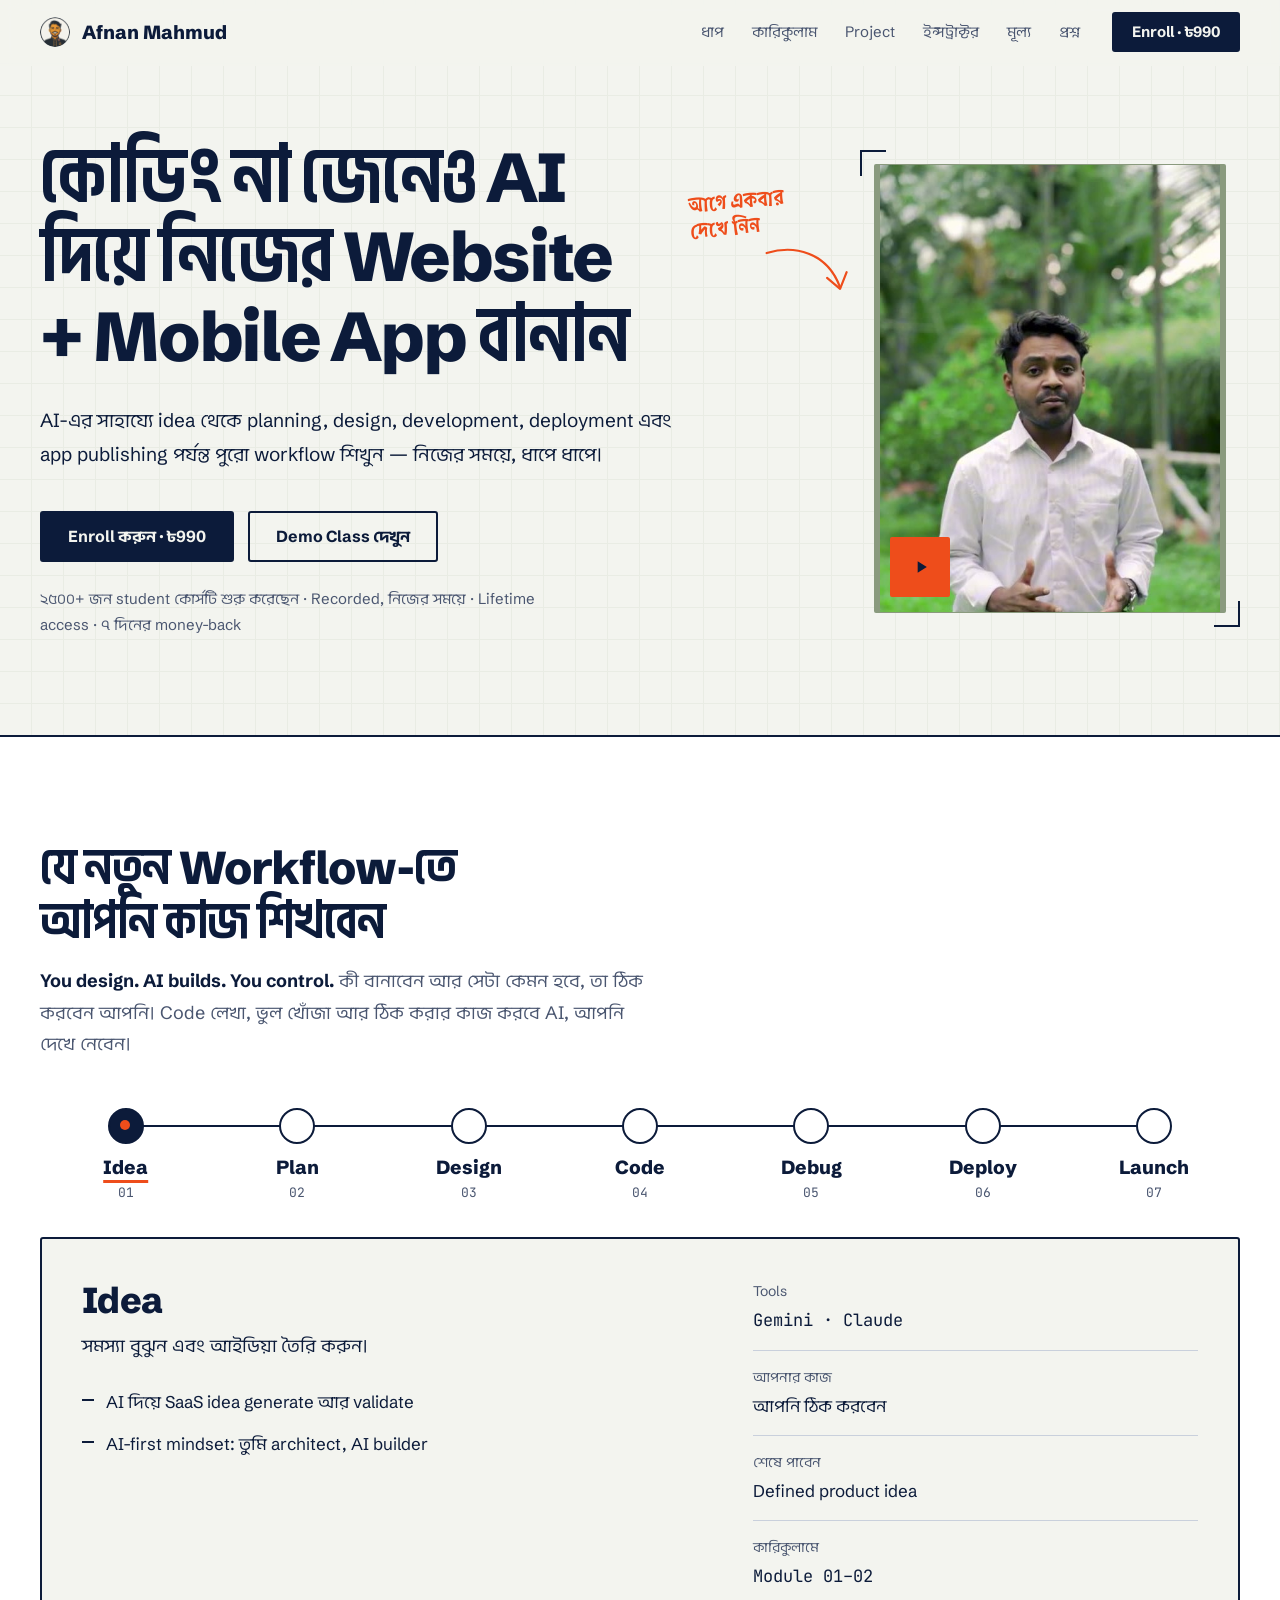
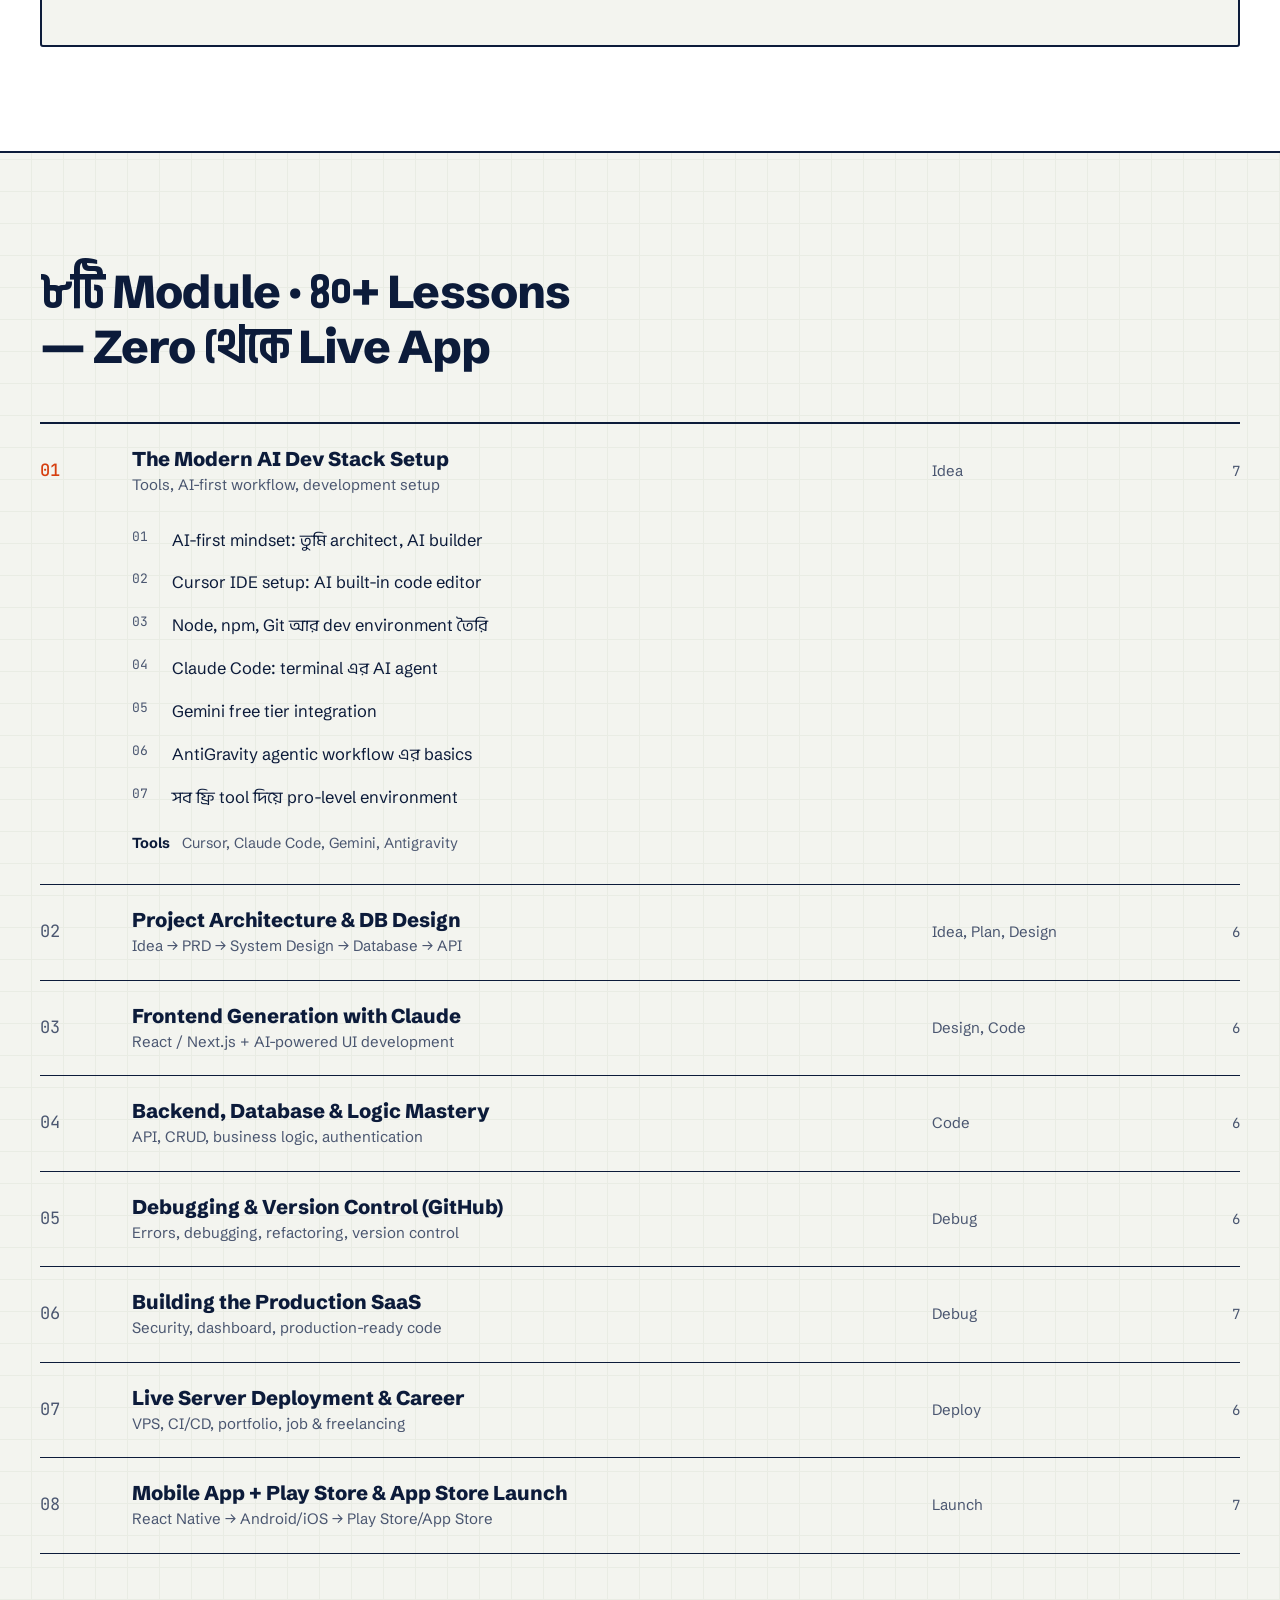
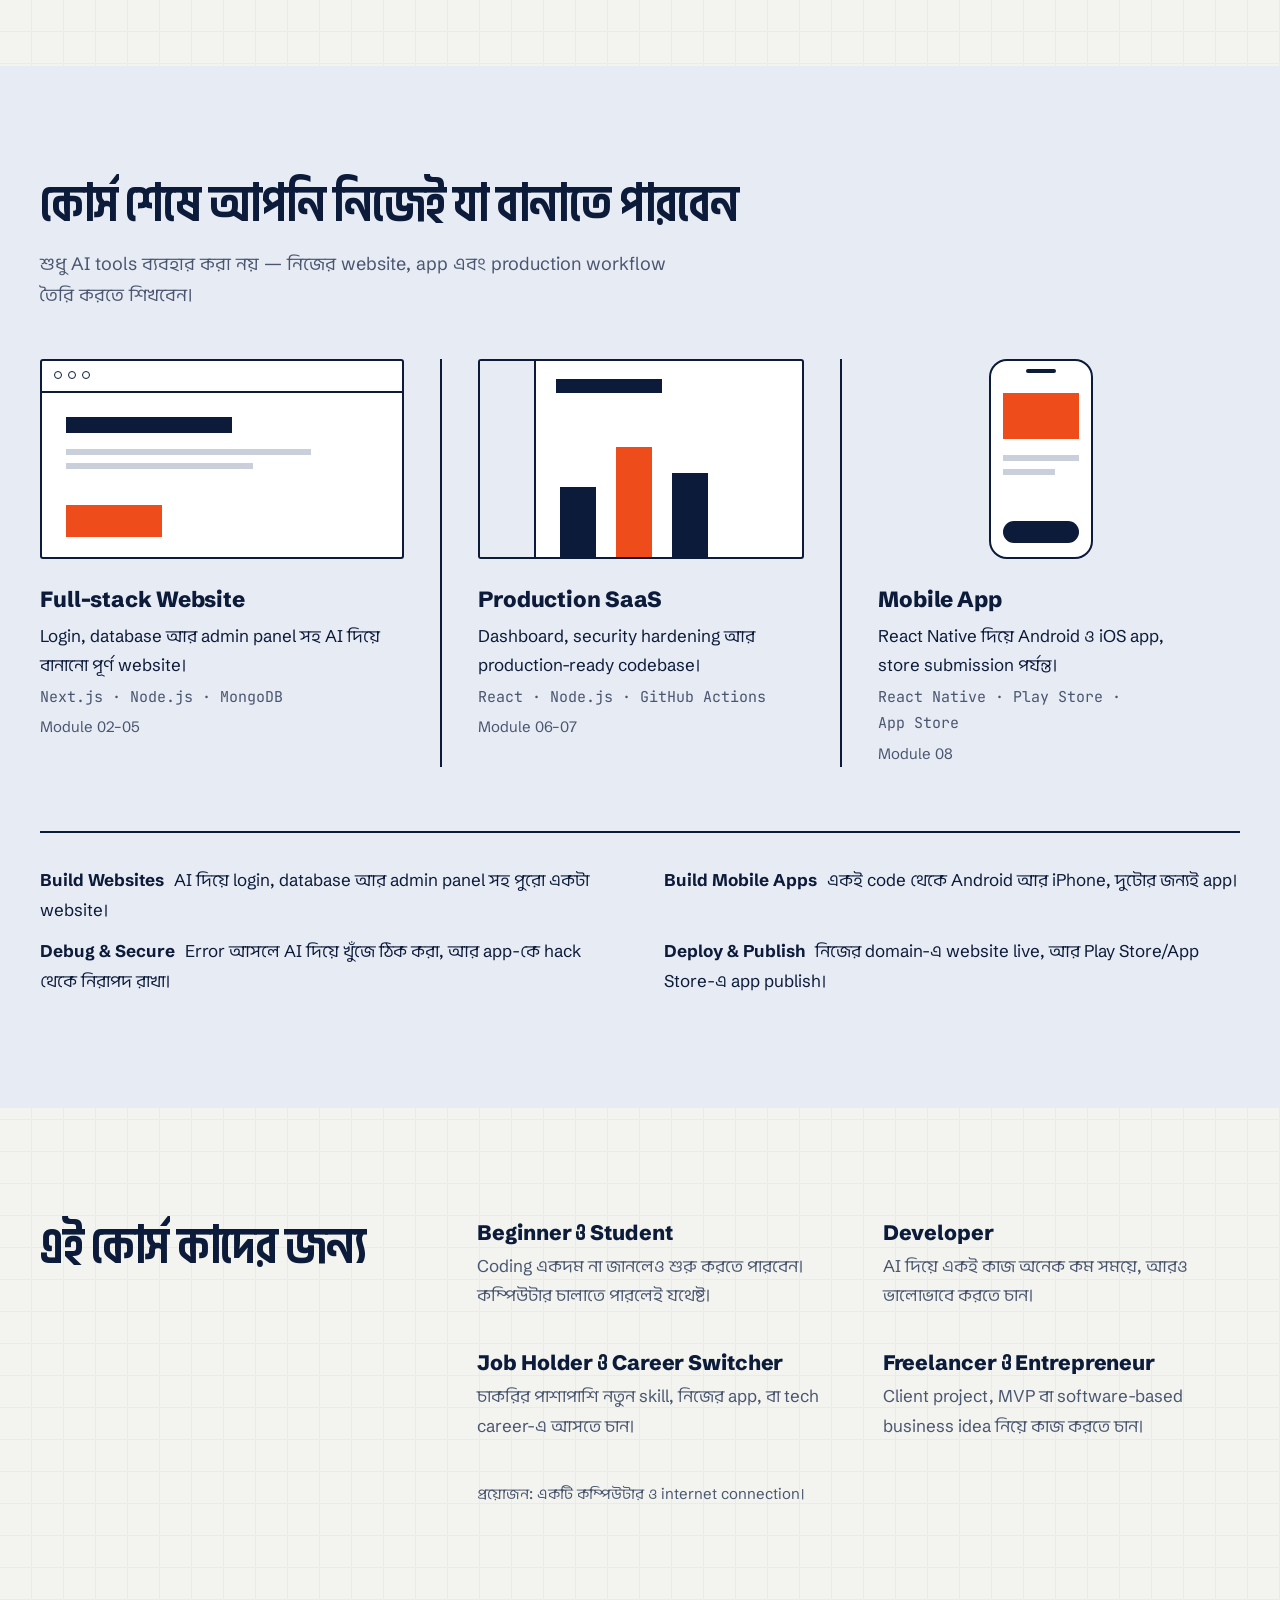
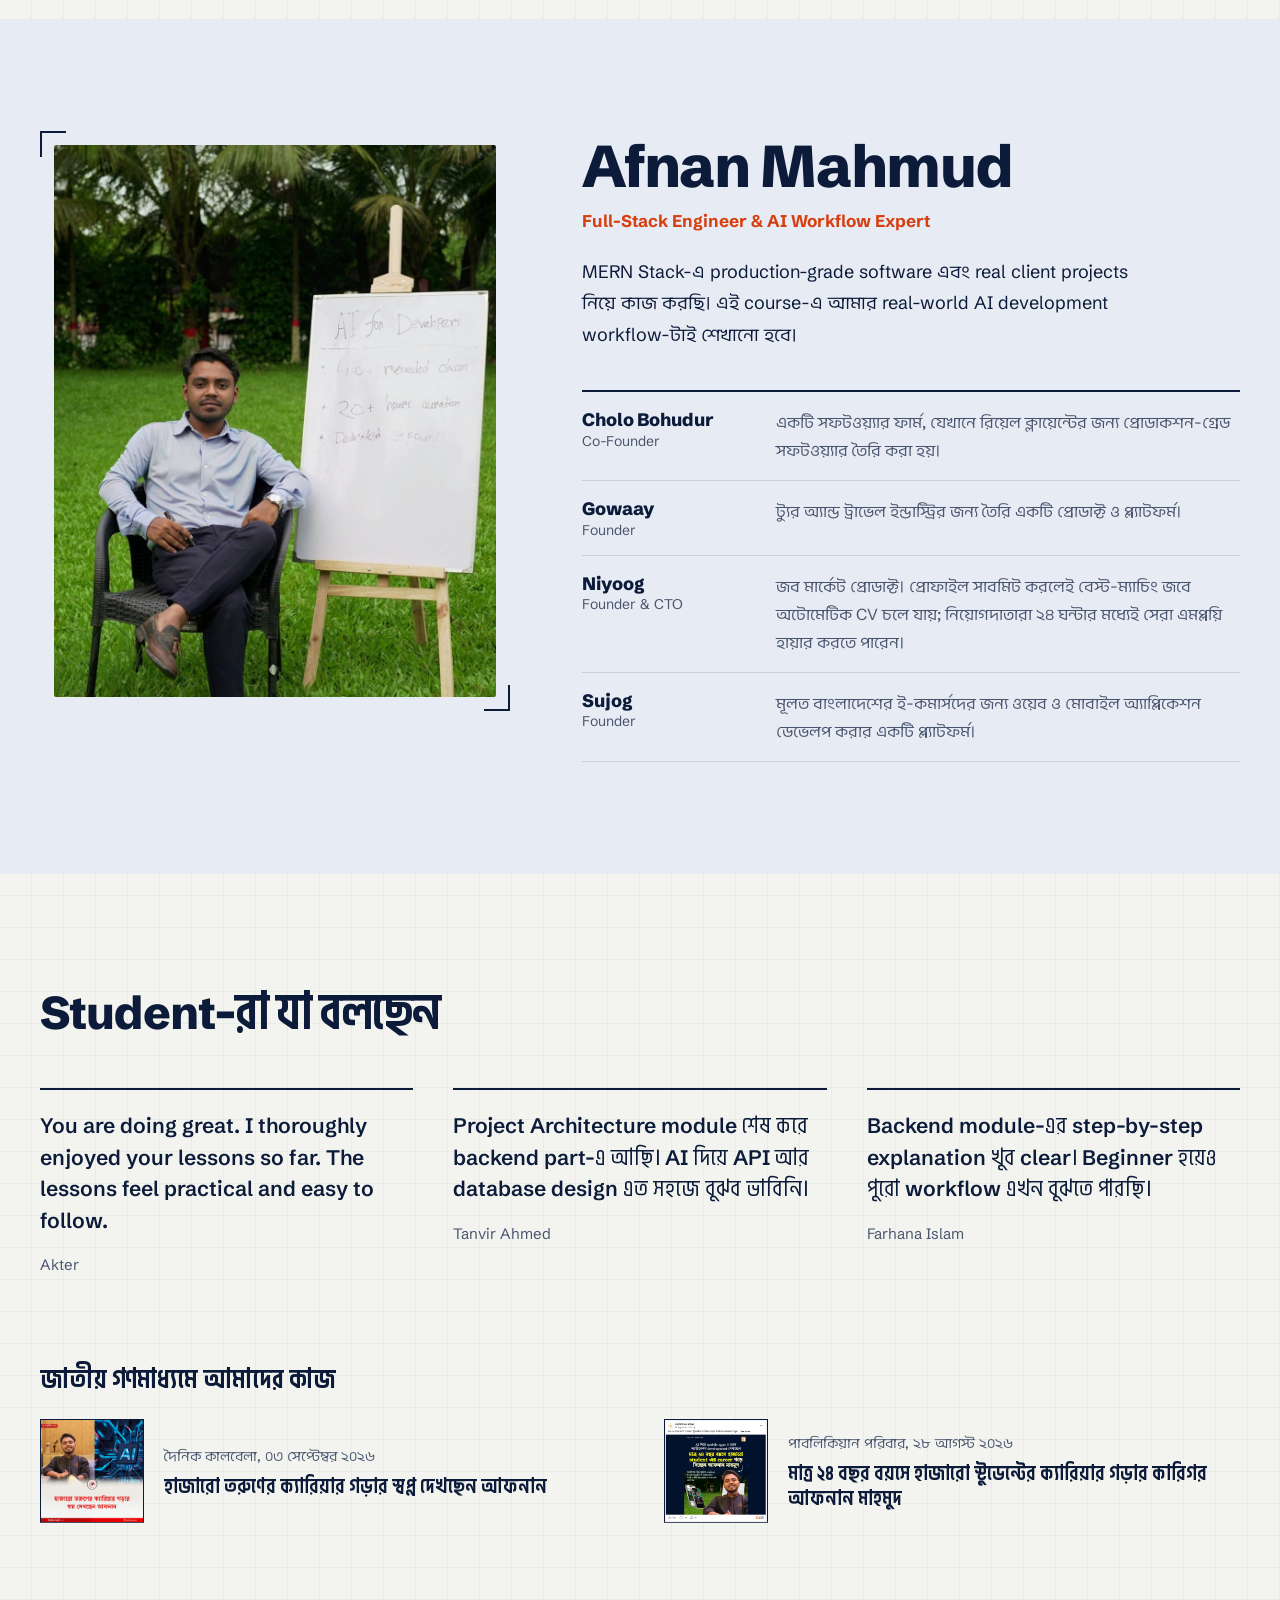
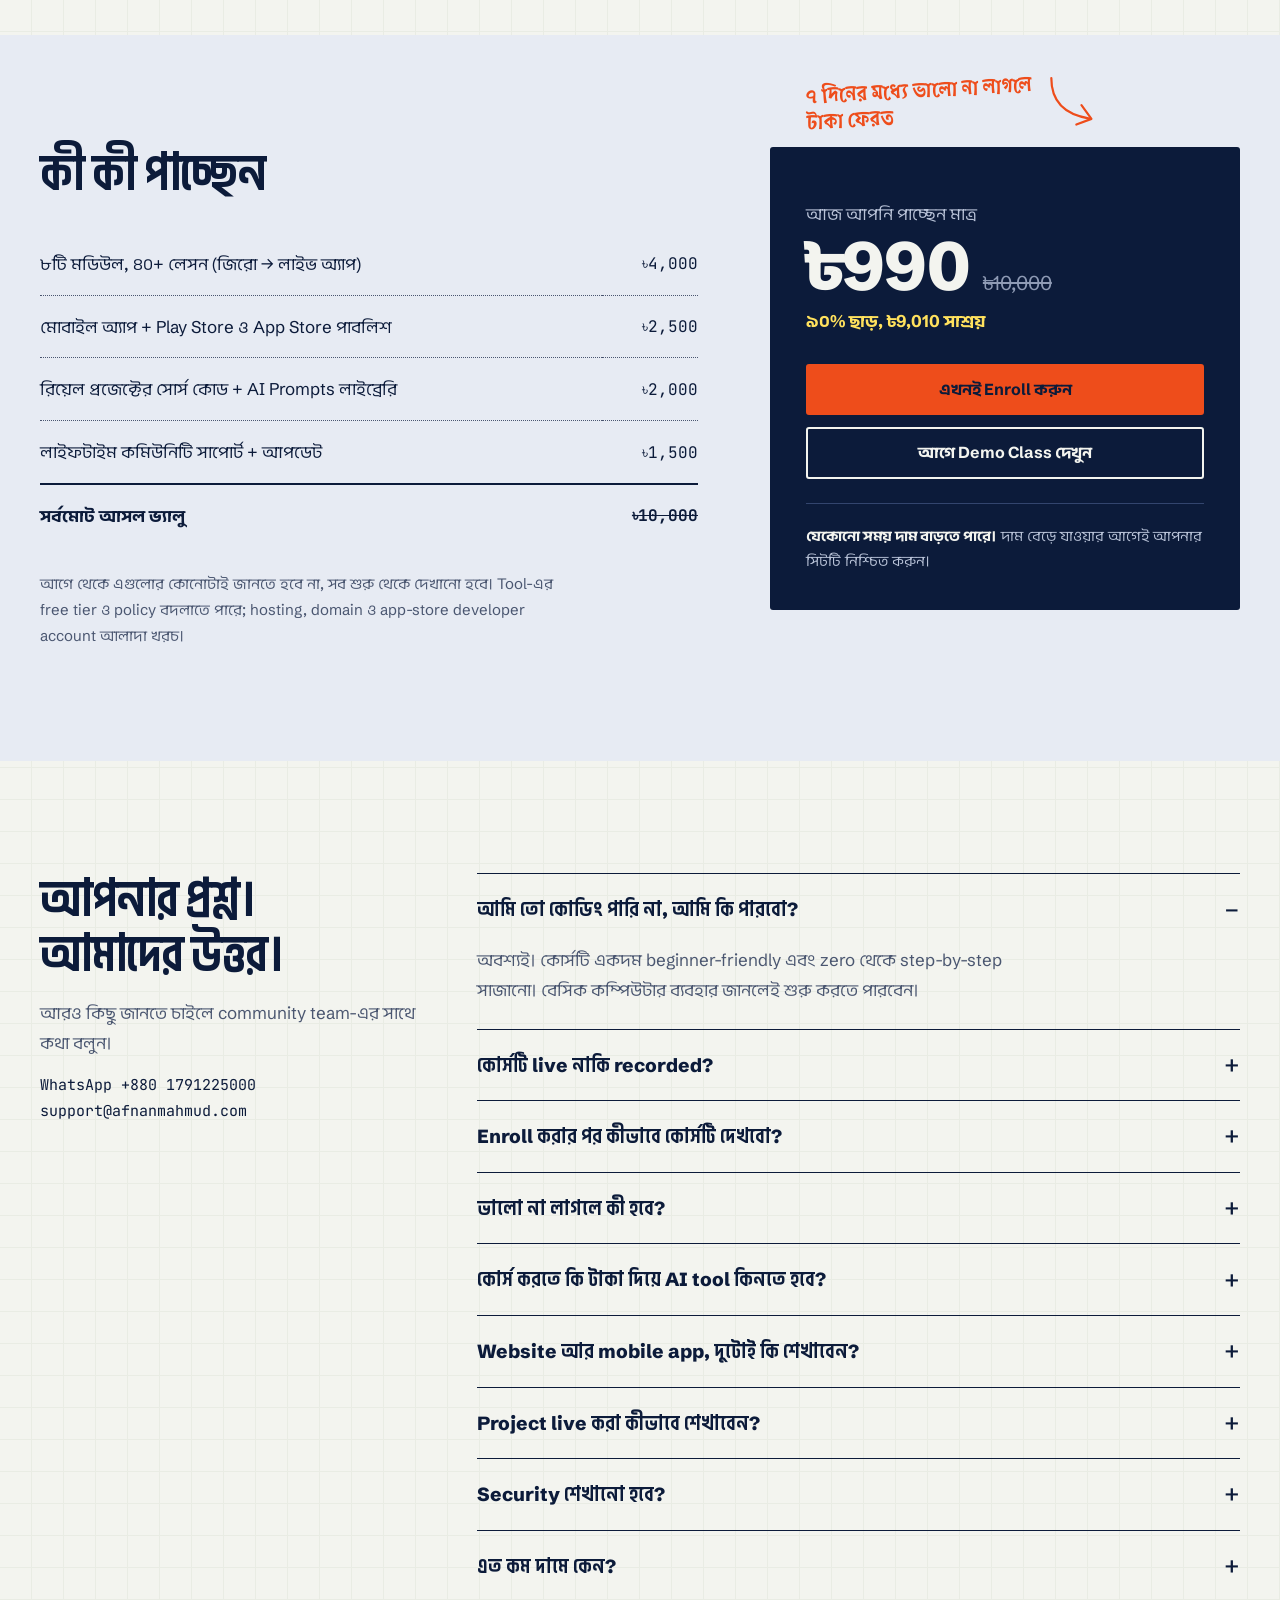
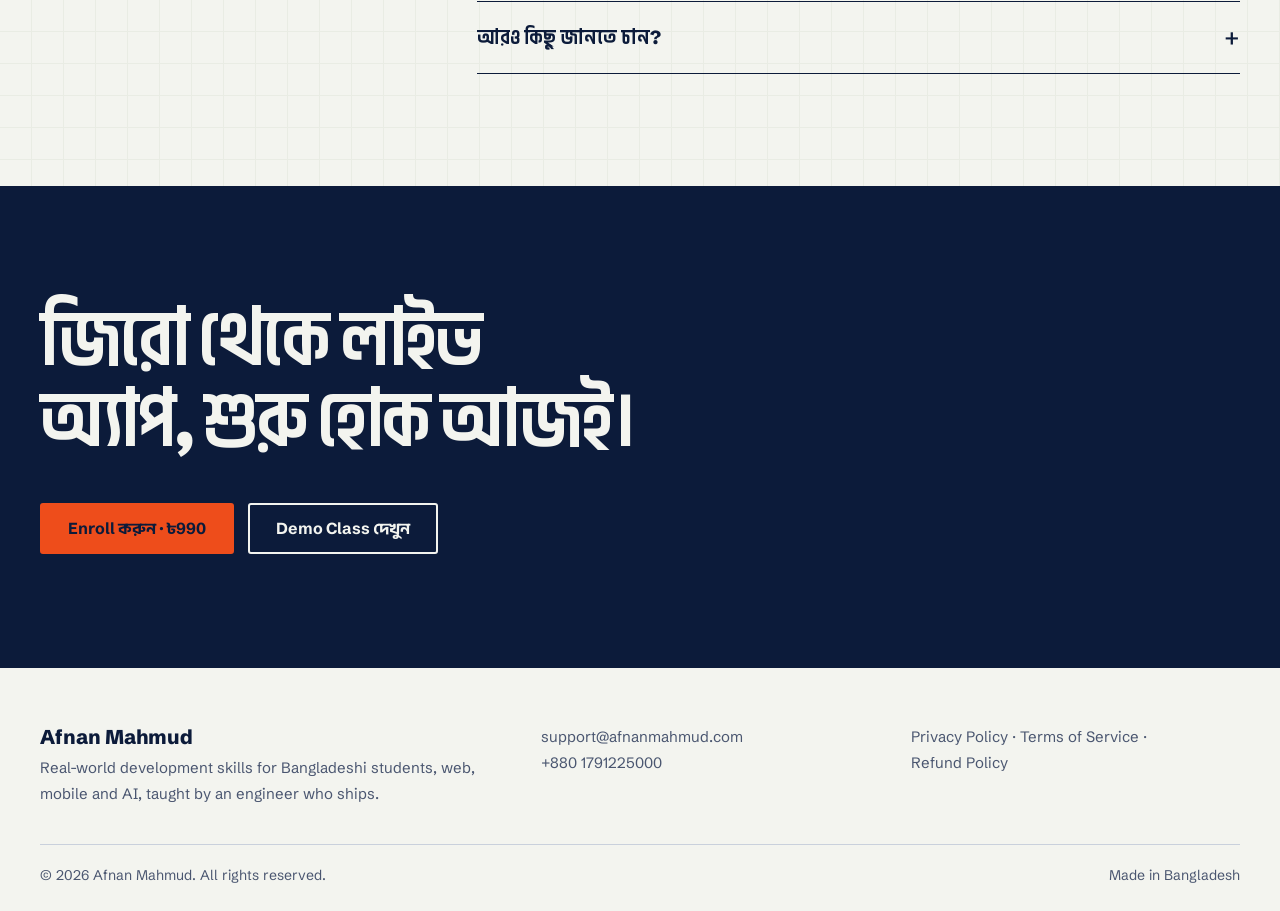
==== commit 283c3733: "Fix hero video bars (renamed poster to bust cache), soften ticket stroke Co-Authored-By: Claude Sonn" ====
--- a/v2/blueprint.html
+++ b/v2/blueprint.html
@@ -43,7 +43,7 @@
         </p>
         <div class="marks">
           <button type="button" class="video js-demo" aria-label="Demo Class দেখুন">
-            <img src="../assets/demo-poster-portrait.jpg" alt="Afnan Mahmud কোর্সের demo class-এ কথা বলছেন" width="548" height="720">
+            <img src="../assets/demo-poster-fill.jpg" alt="Afnan Mahmud কোর্সের demo class-এ কথা বলছেন" width="548" height="720">
             <span class="play" aria-hidden="true"><svg viewBox="0 0 24 24" width="20" height="20"><path d="M8 5v14l11-7z" fill="currentColor"/></svg></span>
           </button>
         </div>
--- a/v2/blueprint.css
+++ b/v2/blueprint.css
@@ -68,7 +68,7 @@
 .marks::before,.marks::after{content:'';position:absolute;width:26px;height:26px;border:2px solid var(--ink);pointer-events:none}
 .marks::before{left:0;top:0;border-right:0;border-bottom:0}
 .marks::after{right:0;bottom:0;border-left:0;border-top:0}
-.video{position:relative;display:block;width:100%;background:#000;border-radius:2px;overflow:hidden}
+.video{position:relative;display:block;width:100%;background:#8a9a7e;border-radius:2px;overflow:hidden}
 .video img{width:100%;height:auto;aspect-ratio:548/720;object-fit:cover}
 .play{position:absolute;left:16px;bottom:16px;width:60px;height:60px;background:var(--orange);color:var(--ink);display:grid;place-items:center;border-radius:2px;transition:transform .15s}
 .play svg{margin-left:2px}
